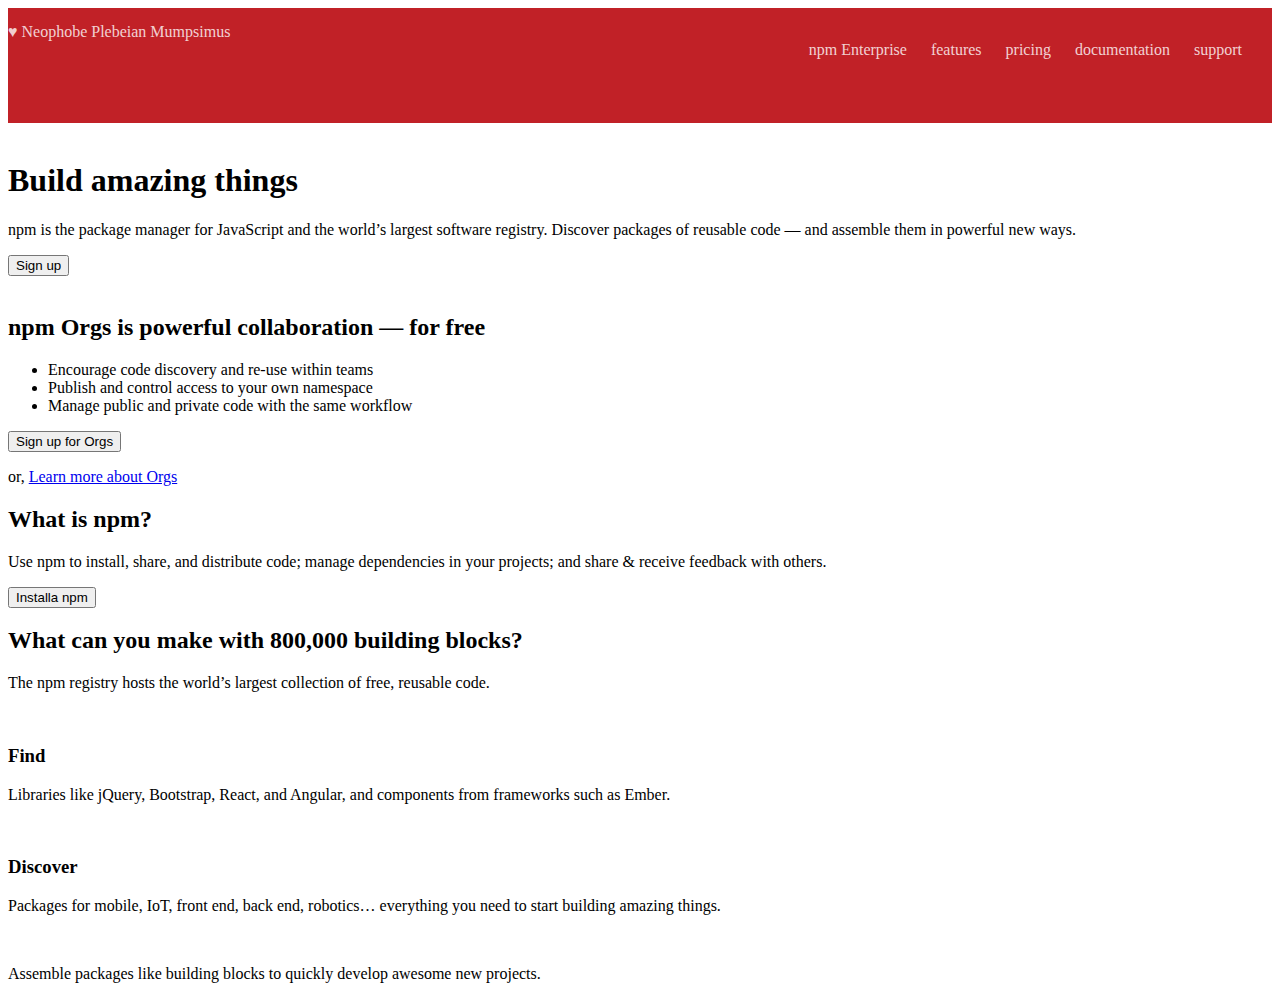
==== lab-html-module-exercise-master/starter-code/index.html @ e03b9066 "Commit inicial" ====
<!DOCTYPE html>
<html lang="es">
<head>
  <meta charset="UTF-8">
  <meta name="viewport" content="width=device-width, initial-scale=1.0">
  <meta http-equiv="X-UA-Compatible" content="ie=edge">
  <link rel="stylesheet" type="text/css" href="styles.css">
  <title>npm IronVersion</title>
</head>
<body>
  <!-- Your code goes here -->
  <nav>
      <div class="top-left">
        <a class = "heart" href="#">♥︎</a>
        <span class="acronym">Neophobe Plebeian Mumpsimus</span>
      </div>
      <ul class="top-links">
        <li><a href="#">npm Enterprise</a></li>
        <li><a href="#">features</a></li>
        <li><a href="#">pricing</a></li>
        <li><a href="#">documentation</a></li>
        <li><a href="#">support</a></li>
      </ul>
    </nav>
  
  <header>
    <div></div>
      <img src="/Users/javier/Desktop/Ironhack/lab-html-module-exercise-master/starter-code/images/npm-logo.png" alt="">
    <div>
    <h1>Build amazing things</h1>
    <p>npm is the package manager for JavaScript and the world’s largest software registry. Discover packages of reusable code — and assemble them in powerful new ways.</p>
    <button>Sign up</button>
    </div>
  </header>
  
  <section>
      <img src="/Users/javier/Desktop/Ironhack/lab-html-module-exercise-master/starter-code/images/collaboration.svg" alt="">
    
    <h2>npm Orgs is powerful collaboration — for free</h2>
    <ul>
      <li>Encourage code discovery and re-use within teams</li>
      <li>Publish and control access to your own namespace</li>
      <li>Manage public and private code with the same workflow</li>
    </ul>
    <button>Sign up for Orgs</button>
    <p>or, <a href="https://www.npmjs.com/features">Learn more about Orgs</a> </p>    
  </section>

  <section>
    <h2>What is npm?</h2>
    <p>Use npm to install, share, and distribute code; manage dependencies in your projects; and share & receive feedback with others.</p>
    <button>Installa npm</button>
    <img src="/Users/javier/Desktop/Ironhack/lab-html-module-exercise-master/starter-code/images/forklift.svg" alt="">
  </section>

  <section>
    <h2>What can you make with 800,000 building blocks?</h2>
    <p>The npm registry hosts the world’s largest collection of free, reusable code.</p>
  </section>
  
  <section>
    <div>
      <img src="/Users/javier/Desktop/Ironhack/lab-html-module-exercise-master/starter-code/images/binoculars.svg" alt="">
      <h3>Find</h3>
      <p>Libraries like jQuery, Bootstrap, React, and Angular, and components from frameworks such as Ember.</p>
    </div>

    <div>
      <img src="/Users/javier/Desktop/Ironhack/lab-html-module-exercise-master/starter-code/images/mountain-flag.svg" alt="">
      <h3>Discover</h3>
      <p>Packages for mobile, IoT, front end, back end, robotics… everything you need to start building amazing things.</p>
    </div>

    <div>
    <img src="/Users/javier/Desktop/Ironhack/lab-html-module-exercise-master/starter-code/images/mountain-climbing-bears.svg" alt="">      <p>Assemble packages like building blocks to quickly develop awesome new projects.</p>
    </div>
  </section>
</body>
</html>
---- lab-html-module-exercise-master/starter-code/styles.css ----
nav {
  background-color: #C12127;
  color: rgba(255,255,255,0.8);
  padding-top: 15px;
  height: 100px;
}

nav a {
  color: rgba(255,255,255,0.8);
  text-decoration: none;
}
.top-links {
  display: inline-block;
  float: right;
  padding: 0;
  margin: 0 20px 0 0;
}

.top-links li {
  display: inline-block;
  margin: 0 10px;
}
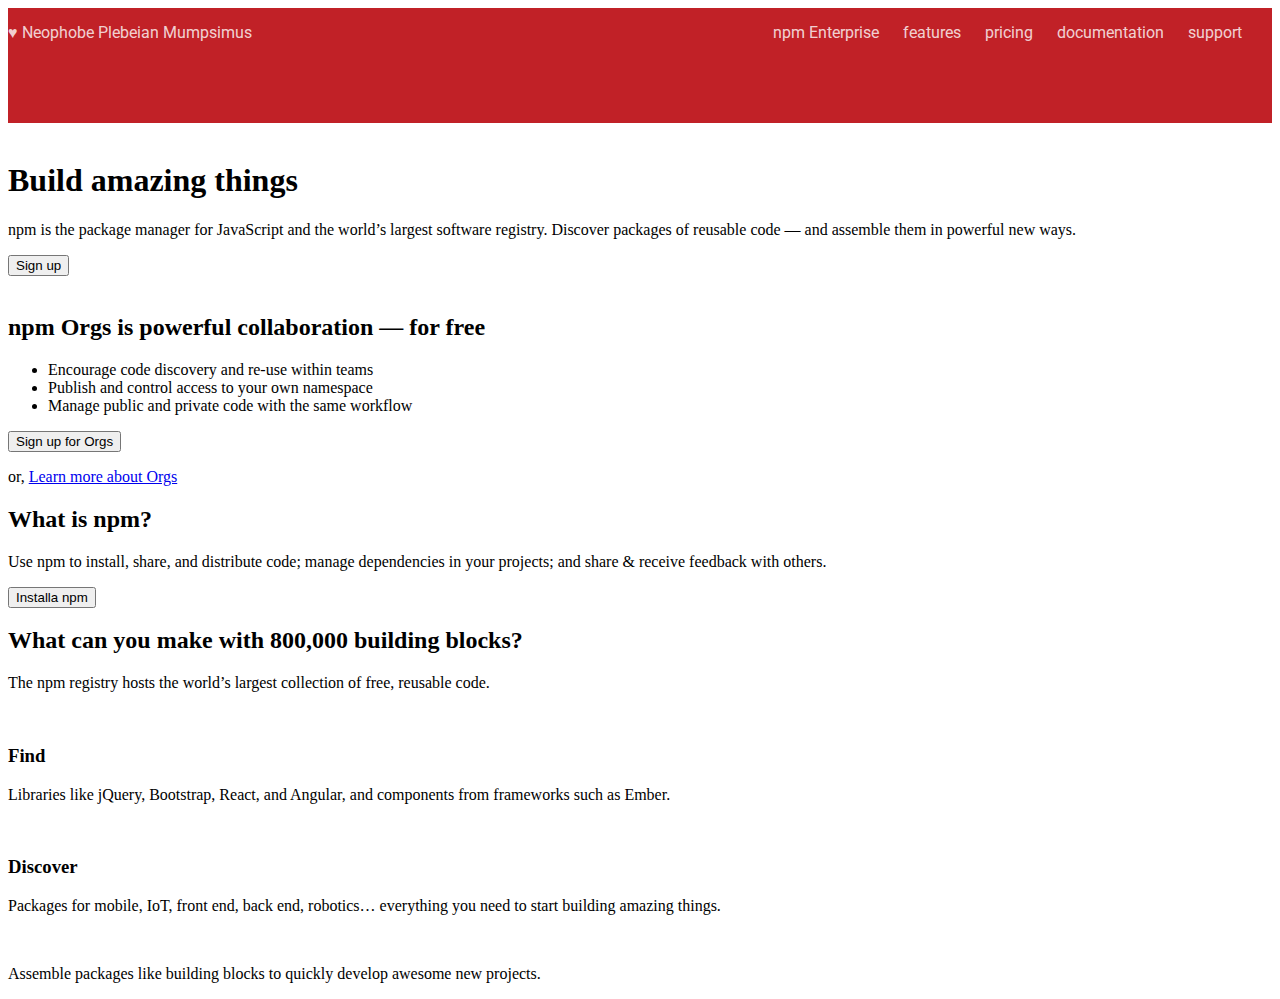
==== commit f7af9a12: "inline navbar + fuentes" ====
--- a/lab-html-module-exercise-master/starter-code/index.html
+++ b/lab-html-module-exercise-master/starter-code/index.html
@@ -4,6 +4,7 @@
   <meta charset="UTF-8">
   <meta name="viewport" content="width=device-width, initial-scale=1.0">
   <meta http-equiv="X-UA-Compatible" content="ie=edge">
+  <link href="https://fonts.googleapis.com/css?family=Roboto" rel="stylesheet">
   <link rel="stylesheet" type="text/css" href="styles.css">
   <title>npm IronVersion</title>
 </head>
--- a/lab-html-module-exercise-master/starter-code/styles.css
+++ b/lab-html-module-exercise-master/starter-code/styles.css
@@ -11,6 +11,7 @@
 }
 .top-links {
   display: inline-block;
+  font-family: 'Roboto', sans-serif; /* Agregamos fuente*/
   float: right;
   padding: 0;
   margin: 0 20px 0 0;
@@ -19,4 +20,10 @@
 .top-links li {
   display: inline-block;
   margin: 0 10px;
+}
+.top-left {
+  display: inline;
+}
+.acronym {
+  font-family: 'Roboto', sans-serif; /* Agregamos fuente*/
 }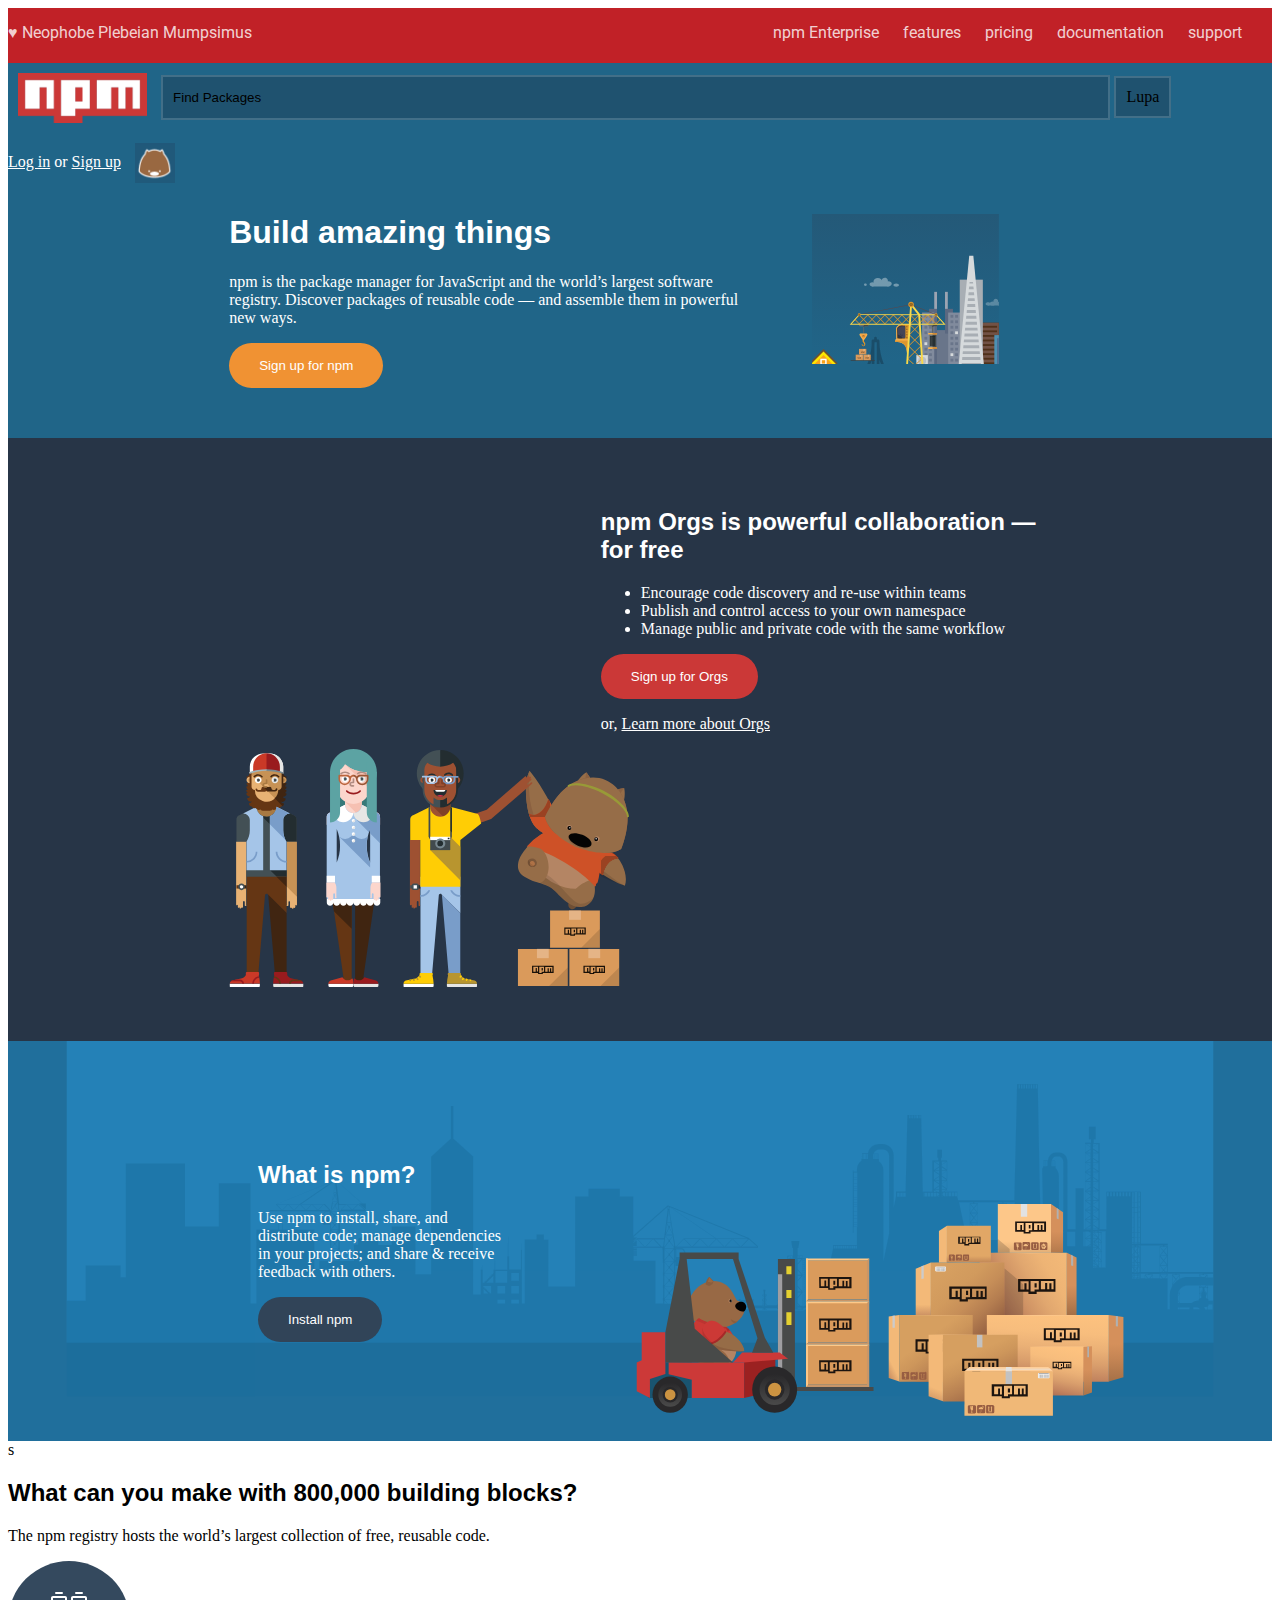
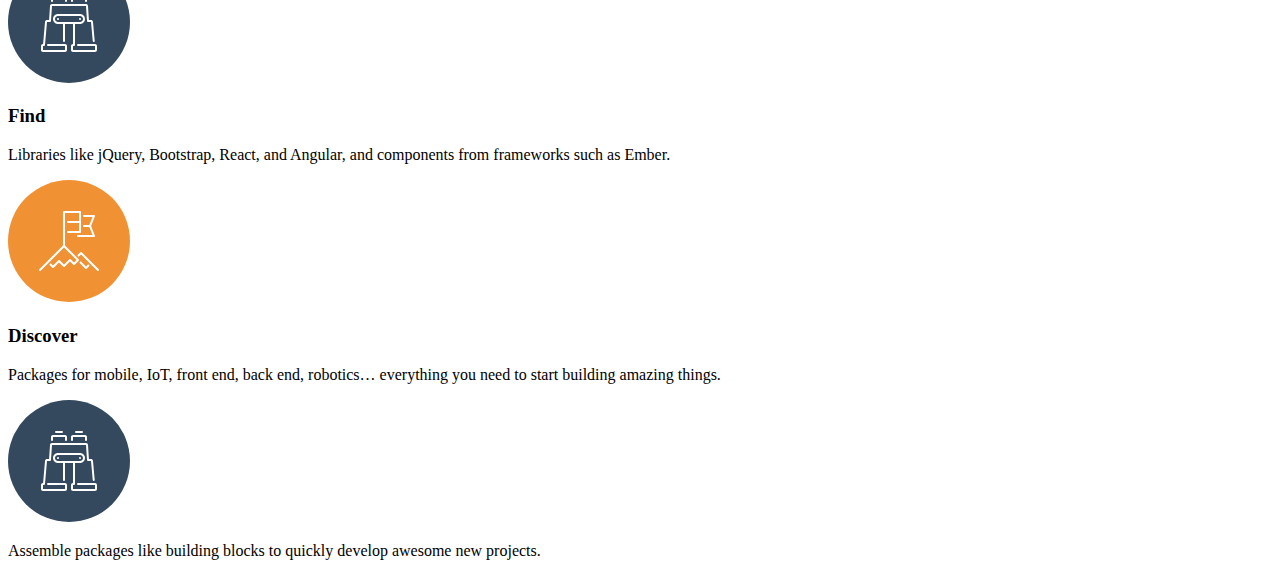
==== commit 4ff25fa3: "añadido header + 2 secciones" ====
--- a/lab-html-module-exercise-master/starter-code/index.html
+++ b/lab-html-module-exercise-master/starter-code/index.html
@@ -25,55 +25,66 @@
     </nav>
   
   <header>
-    <div></div>
-      <img src="/Users/javier/Desktop/Ironhack/lab-html-module-exercise-master/starter-code/images/npm-logo.png" alt="">
-    <div>
-    <h1>Build amazing things</h1>
-    <p>npm is the package manager for JavaScript and the world’s largest software registry. Discover packages of reusable code — and assemble them in powerful new ways.</p>
-    <button>Sign up</button>
+    <div class="headerbar">
+      <img src="images/npm-logo.png" alt="npm-logo" style="vertical-align: middle; height: 50px; padding: 10px;">
+      <input class="searchbar" type="text" name="PackageFinder" value="Find Packages">
+            <div class="searchbar">Lupa</div>
+      <div class="logbar"><a href="">Log in</a> or <a href="">Sign up</a></div>
+      <img src="images/bear-logo.png" alt="npm-logo" style="vertical-align: middle; height: 40px; padding: 10px;">
+    </div>
+    <div class="headercontent">
+      <img src="images/city-scape.svg" style="float:right;" alt="city-scape">
+      <h1>Build amazing things</h1>
+      <p>npm is the package manager for JavaScript and the world’s largest software registry. Discover packages of reusable code — and assemble them in powerful new ways.</p>
+      <button style="background-color:rgb(240, 146, 51);">Sign up for npm</button>
     </div>
   </header>
   
-  <section>
-      <img src="/Users/javier/Desktop/Ironhack/lab-html-module-exercise-master/starter-code/images/collaboration.svg" alt="">
-    
-    <h2>npm Orgs is powerful collaboration — for free</h2>
-    <ul>
-      <li>Encourage code discovery and re-use within teams</li>
-      <li>Publish and control access to your own namespace</li>
-      <li>Manage public and private code with the same workflow</li>
-    </ul>
-    <button>Sign up for Orgs</button>
-    <p>or, <a href="https://www.npmjs.com/features">Learn more about Orgs</a> </p>    
+  <section class="orgs">
+    <div class="sectioncontent">
+      <div style="float: right; max-width: 450px;">
+        <h2>npm Orgs is powerful collaboration — for free</h2>
+        <ul>
+         <li>Encourage code discovery and re-use within teams</li>
+         <li>Publish and control access to your own namespace</li>
+         <li>Manage public and private code with the same workflow</li>
+        </ul>
+        <button style="background-color:rgb(203, 56, 55);">Sign up for Orgs</button>
+        <p>or, <a href="https://www.npmjs.com/features">Learn more about Orgs</a> </p> 
+      </div>
+      <img src="images/collaboration.svg" style="width: 400px;" alt="collaboration">
+    </div>   
   </section>
 
-  <section>
+  <section class="whats">
+    <div class="relabs">
     <h2>What is npm?</h2>
     <p>Use npm to install, share, and distribute code; manage dependencies in your projects; and share & receive feedback with others.</p>
-    <button>Installa npm</button>
-    <img src="/Users/javier/Desktop/Ironhack/lab-html-module-exercise-master/starter-code/images/forklift.svg" alt="">
+    <button style="background-color:rgb(49, 68, 88);">Install npm</button>
+    </div>
   </section>
 
-  <section>
+  <section>s
     <h2>What can you make with 800,000 building blocks?</h2>
     <p>The npm registry hosts the world’s largest collection of free, reusable code.</p>
   </section>
   
   <section>
     <div>
-      <img src="/Users/javier/Desktop/Ironhack/lab-html-module-exercise-master/starter-code/images/binoculars.svg" alt="">
+      <img src="images/binoculars.svg" alt="">
       <h3>Find</h3>
       <p>Libraries like jQuery, Bootstrap, React, and Angular, and components from frameworks such as Ember.</p>
     </div>
 
     <div>
-      <img src="/Users/javier/Desktop/Ironhack/lab-html-module-exercise-master/starter-code/images/mountain-flag.svg" alt="">
+      <img src="images/mountain-flag.svg" alt="">
       <h3>Discover</h3>
       <p>Packages for mobile, IoT, front end, back end, robotics… everything you need to start building amazing things.</p>
     </div>
 
     <div>
-    <img src="/Users/javier/Desktop/Ironhack/lab-html-module-exercise-master/starter-code/images/mountain-climbing-bears.svg" alt="">      <p>Assemble packages like building blocks to quickly develop awesome new projects.</p>
+    <img src="images/binoculars.svg" alt="">      
+    <p>Assemble packages like building blocks to quickly develop awesome new projects.</p>
     </div>
   </section>
 </body>
--- a/lab-html-module-exercise-master/starter-code/styles.css
+++ b/lab-html-module-exercise-master/starter-code/styles.css
@@ -2,7 +2,7 @@
   background-color: #C12127;
   color: rgba(255,255,255,0.8);
   padding-top: 15px;
-  height: 100px;
+  height: 40px; /* Corregido de 100px a 40px */
 }
 
 nav a {
@@ -26,4 +26,62 @@
 }
 .acronym {
   font-family: 'Roboto', sans-serif; /* Agregamos fuente*/
+}
+button {
+  border: none;
+  border-radius: 25px;
+  padding: 15px 30px 15px 30px;
+  color:  white;
+}
+h1,h2{
+  font-family: 'Segoe UI', Tahoma, Geneva, Verdana, sans-serif;
+}
+
+header {
+  background: rgb(32, 101, 136);
+}
+.headerbar img input a{
+  display: inline-block;
+}
+input {
+  padding: 13px 60% 13px 10px !important;
+}
+.searchbar {
+  display: inline-block;
+  background: rgb(31, 82, 111);
+  border-style: solid;
+  border-width: 2px;
+  border-color: #426F88;
+  padding: 10px;
+}
+.logbar ,a{
+  display: inline-block;
+  color: white;
+}
+/* FIN Header*/
+
+.headercontent ,.sectioncontent{
+  width: 65%;
+  margin: 0 auto !important;
+  color: white;
+  padding-bottom: 50px;
+}
+/* Clases de las section*/
+.orgs {
+  background-color: rgb(39, 53, 71);
+  padding-top: 50px;
+}
+.whats {
+  position: relative;
+  background-image: url("images/forklift.svg");
+  background-size: cover;
+  padding: 200px 200px 200px 200px;
+
+}
+.relabs {
+  position: absolute;
+  width: 20%;
+  top: 100px;
+  left: 250px;
+  color: white;
 }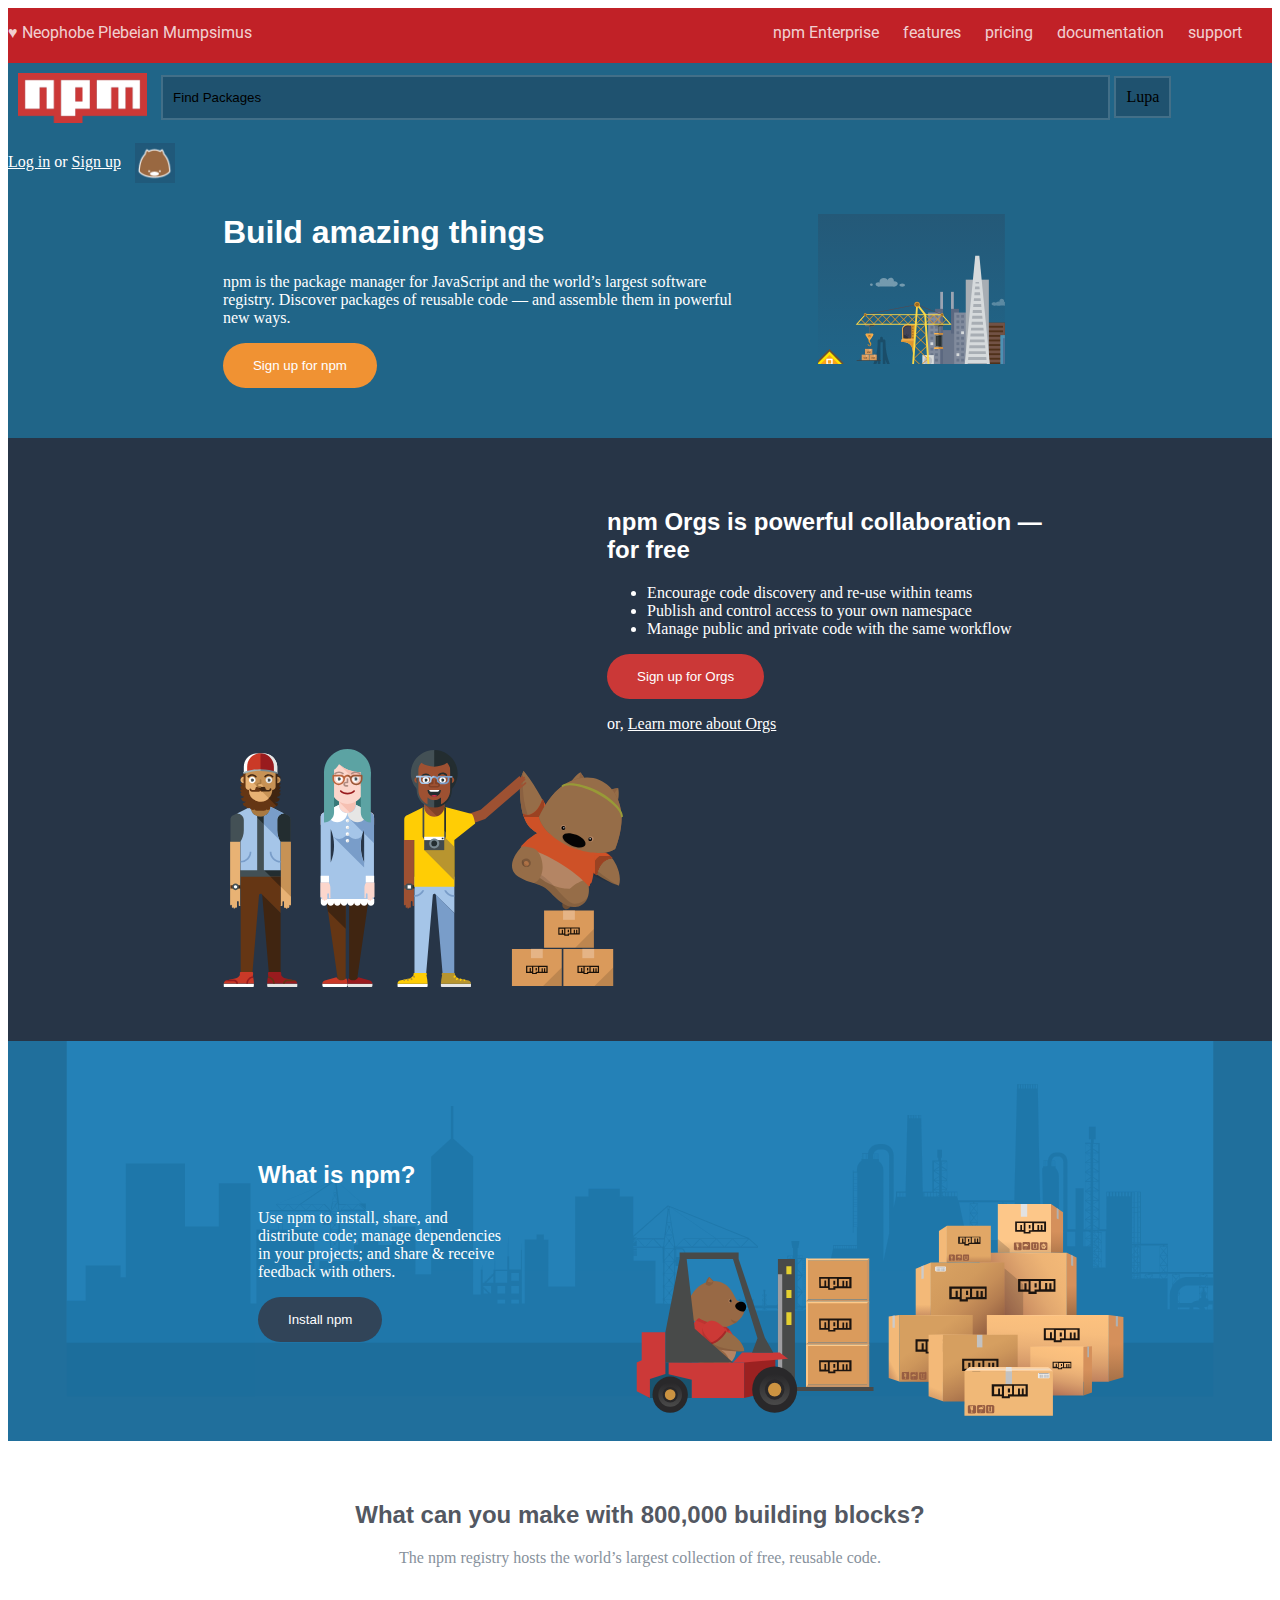
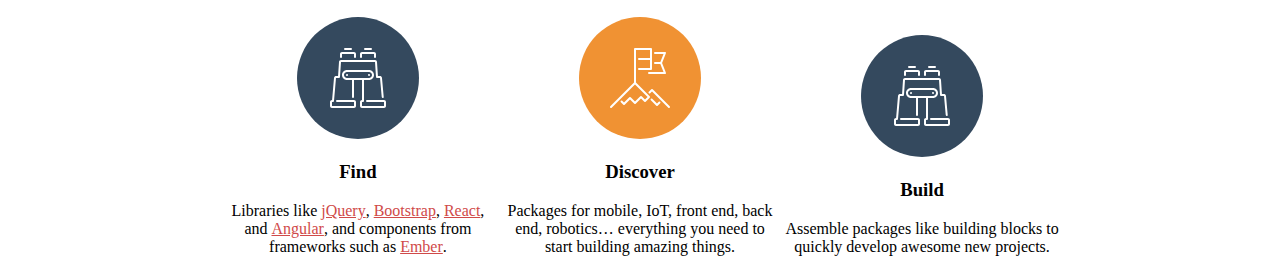
==== commit b2f16ebc: "añadida ultima sección" ====
--- a/lab-html-module-exercise-master/starter-code/index.html
+++ b/lab-html-module-exercise-master/starter-code/index.html
@@ -64,27 +64,37 @@
     </div>
   </section>
 
-  <section>s
-    <h2>What can you make with 800,000 building blocks?</h2>
-    <p>The npm registry hosts the world’s largest collection of free, reusable code.</p>
-  </section>
+  <section class="icons">
+
+    <div class="sectiontitles">
+      <h2 style="color: rgb(83, 88, 98)">What can you make with 800,000 building blocks?</h2>
+      <p style="color: rgb(135, 145, 156)">The npm registry hosts the world’s largest collection of free, reusable code.</p>
+    </div>
   
-  <section>
-    <div>
-      <img src="images/binoculars.svg" alt="">
-      <h3>Find</h3>
-      <p>Libraries like jQuery, Bootstrap, React, and Angular, and components from frameworks such as Ember.</p>
-    </div>
+    <div class="sectionbox">
+      
+        <div class="box">
+          <img src="images/binoculars.svg" alt="">
+          <h3>Find</h3>
+          <p>Libraries like <a href="#">jQuery</a>, <a href="#">Bootstrap</a>, <a href="#">React</a>, and <a href="#">Angular</a>, and components from frameworks such as <a href="#">Ember</a>.</p>
+        </div>
+      
 
-    <div>
-      <img src="images/mountain-flag.svg" alt="">
-      <h3>Discover</h3>
-      <p>Packages for mobile, IoT, front end, back end, robotics… everything you need to start building amazing things.</p>
-    </div>
+      
+        <div class="box">
+          <img src="images/mountain-flag.svg" alt="">
+          <h3>Discover</h3>
+          <p>Packages for mobile, IoT, front end, back end, robotics… everything you need to start building amazing things.</p>
+        </div>
+      
 
-    <div>
-    <img src="images/binoculars.svg" alt="">      
-    <p>Assemble packages like building blocks to quickly develop awesome new projects.</p>
+      
+        <div class="box">
+          <img src="images/binoculars.svg" alt="">  
+          <h3>Build</h3>    
+          <p>Assemble packages like building blocks to quickly develop awesome new projects.</p>
+        </div>
+      
     </div>
   </section>
 </body>
--- a/lab-html-module-exercise-master/starter-code/styles.css
+++ b/lab-html-module-exercise-master/starter-code/styles.css
@@ -36,6 +36,9 @@
 h1,h2{
   font-family: 'Segoe UI', Tahoma, Geneva, Verdana, sans-serif;
 }
+h3 {
+  font-weight: bold;
+}
 
 header {
   background: rgb(32, 101, 136);
@@ -60,9 +63,11 @@
 }
 /* FIN Header*/
 
-.headercontent ,.sectioncontent{
-  width: 65%;
+.headercontent ,.sectioncontent, .sectiontitles{
+  max-width: 66%;
   margin: 0 auto !important;
+}
+.headercontent ,.sectioncontent {
   color: white;
   padding-bottom: 50px;
 }
@@ -84,4 +89,22 @@
   top: 100px;
   left: 250px;
   color: white;
+}
+.icons {
+  display: block;
+  position: relative;
+  background-color: white;
+  padding-top: 40px;
+}
+.sectiontitles, .sectionbox{
+  text-align: center;
+  display: block;
+  margin-top: 50px;
+}
+.box {
+  display: inline-block;
+  width: 22%; /*  Representa un 33% del ancho del div padre, línea 67 */
+}
+.box a {
+  color: rgb(208, 74, 73);
 }